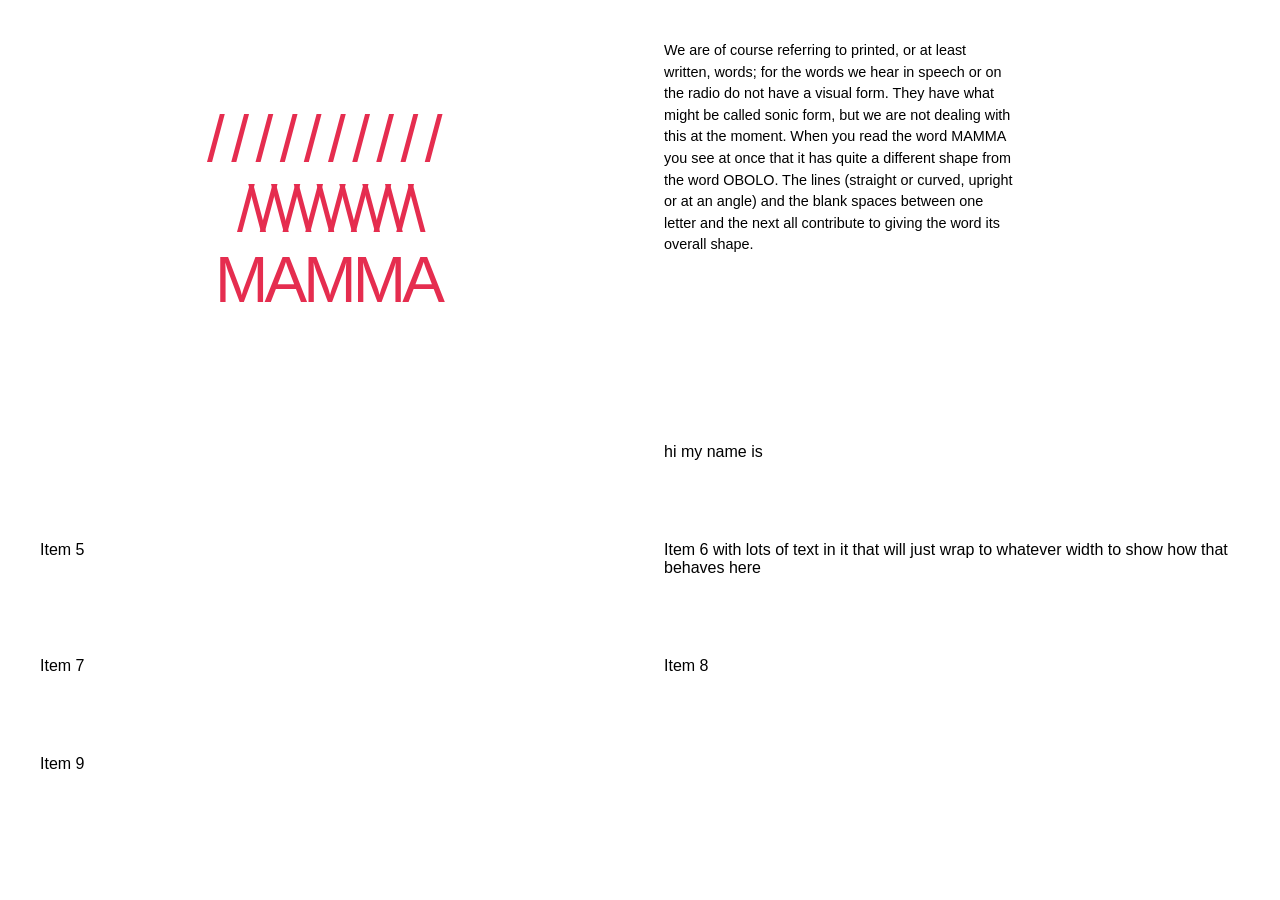
==== demo/demo.html @ 131cf05f "demo" ====
<!doctype html>
<html>
	<head>
		<meta name="viewport" content="width=device-width, initial-scale=1">
		<title>Grid-Auto-Rows</title>
		<link href="/assets/reset.css" rel="stylesheet">
		<link href="style.css" rel="stylesheet">
	</head>
	<body>
		<ol>
			<li>
				<p class="word-experiment" aria-hidden="true">
				<span class="slashes">//////////</span>
				<span class="zigzag">/\/\/\/\/\/\/\/\</span>
				<span class="mamma">MAMMA</span>
				</p>
			</li>
			<li>
				<p>
					We are of course referring to printed, or at least written, words; for the words we hear in speech or on the radio do not have a visual form. They have what might be called sonic form, but we are not dealing with this at the moment. When you read the word MAMMA you see at once that it has quite a different shape from the word OBOLO. The lines (straight or curved, upright or at an angle) and the blank spaces between one letter and the next all contribute to giving the word its overall shape.
				</p>
			</li>
			<li>
				<p></p>
			</li>
			<li>
				<p>hi my name is </p>
			</li>
			<li>
				<p>Item 5</p>
			</li>
			<li>
				<p>Item 6 with lots of text in it that will just wrap to whatever width to show how that behaves here</p>
			</li>
			<li>
				<p>Item 7</p>
			</li>
			<li>
				<p>Item 8</p>
			</li>
			<li>
				<p>Item 9</p>
			</li>
		</ol>
	</body>
</html>
---- demo/style.css ----
:root {
	--spacing: 1rem;
	--color-accent: #e52d4f;
}

body {
	font-family: sans-serif;
	padding: 2rem;
}

ol {
	display: grid;
	grid-template-columns: 1fr 1fr;
	gap: 3rem;
	list-style: none;
	margin: 0;
	padding: 0;
}

.word-experiment {
	width: 100%;
	font-family: "Julius Sans One", sans-serif;
	font-size: 4rem;
	line-height: 1.1;
	text-align: center;
	color: var(--color-accent);
}

.word-experiment span {
	display: block;
}

.slashes {
	letter-spacing: 0.1em;
}

.zigzag {
	letter-spacing: -0.1em;
}

.mamma {
	letter-spacing: -0.06em;
}

ol li:nth-child(2) p {
	max-width: 22rem;
	margin: 0;
	font-size: 0.9rem;
	line-height: 1.5;
}
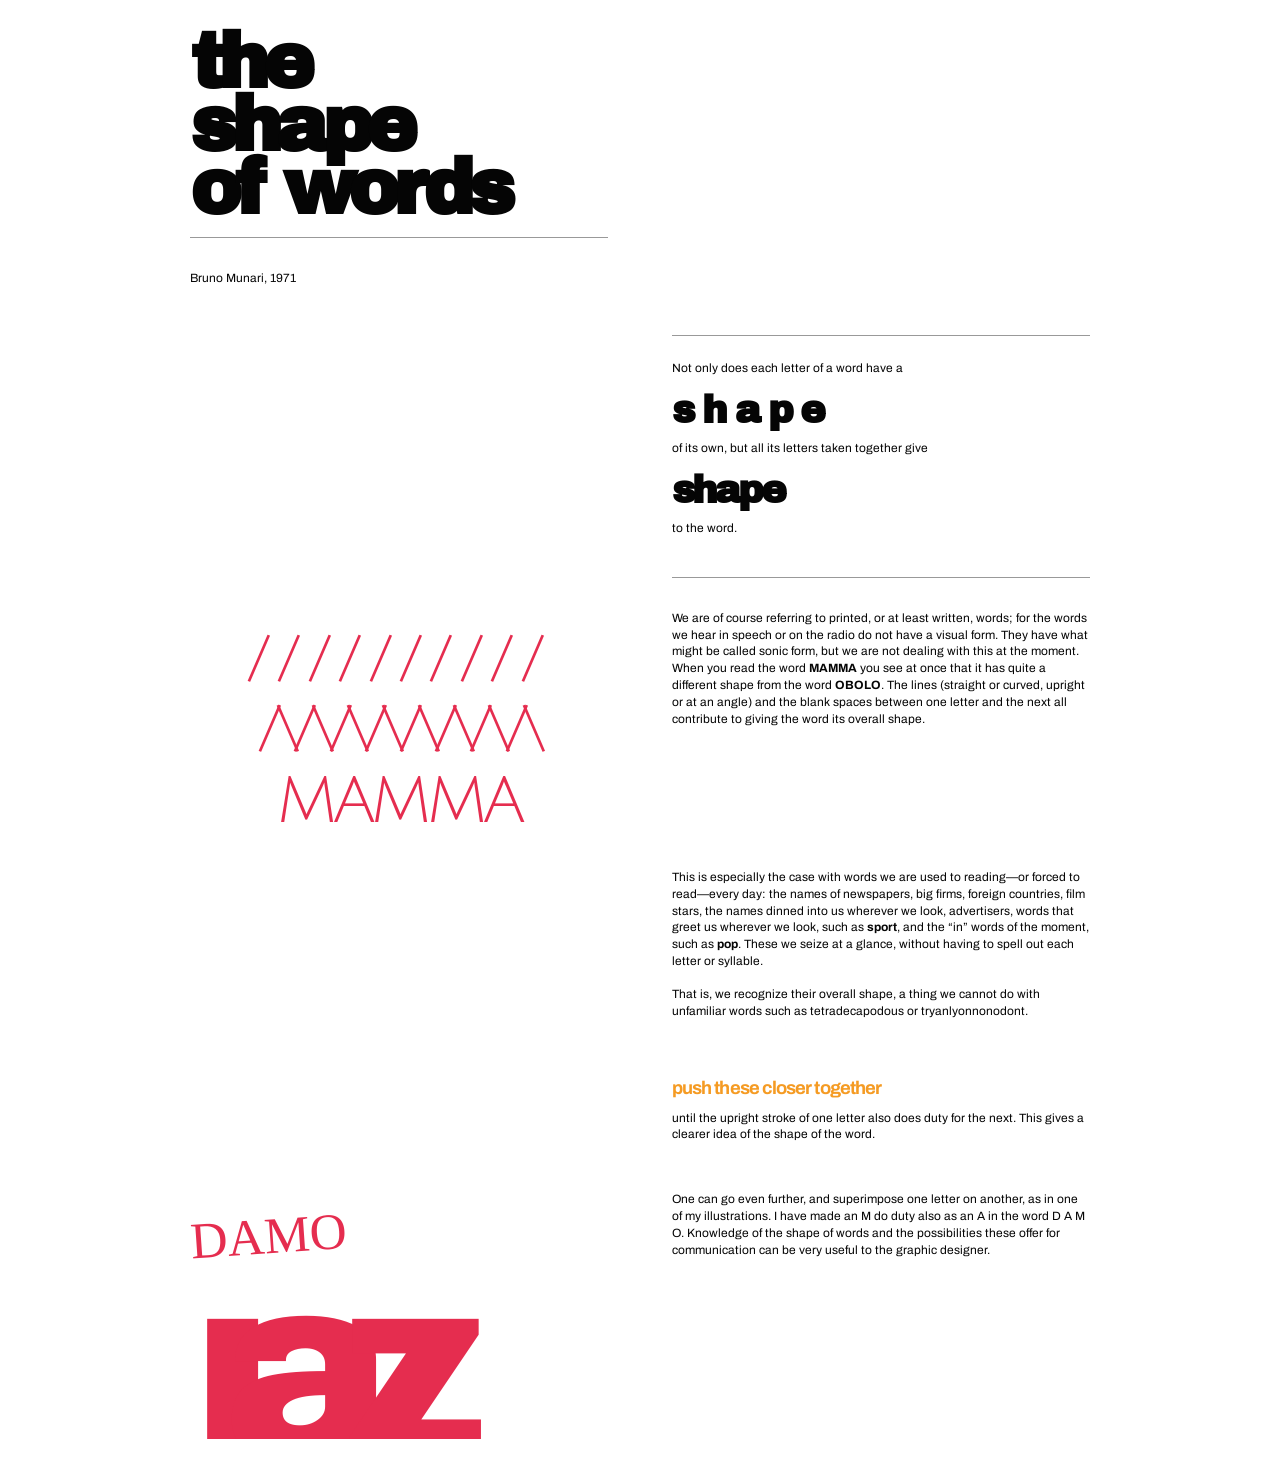
==== commit d2e4ba42: "demo2" ====
--- a/demo/demo.html
+++ b/demo/demo.html
@@ -1,45 +1,88 @@
 <!doctype html>
-<html>
+<html lang="en">
 	<head>
 		<meta name="viewport" content="width=device-width, initial-scale=1">
-		<title>Grid-Auto-Rows</title>
-		<link href="/assets/reset.css" rel="stylesheet">
-		<link href="style.css" rel="stylesheet">
+		<title>The Shape of Words</title>
+
+		<link href="setupdemo.css" rel="stylesheet">
+		<link href="styledemo.css" rel="stylesheet">
+
+		<link rel="preconnect" href="https://fonts.googleapis.com">
+		<link rel="preconnect" href="https://fonts.gstatic.com" crossorigin>
+
+		<link href="https://fonts.googleapis.com/css2?family=Archivo+Black&family=Archivo:wght@400;700&family=Julius+Sans+One&family=Permanent+Marker&display=swap" rel="stylesheet">
 	</head>
+
 	<body>
 		<ol>
-			<li>
-				<p class="word-experiment" aria-hidden="true">
-				<span class="slashes">//////////</span>
-				<span class="zigzag">/\/\/\/\/\/\/\/\</span>
-				<span class="mamma">MAMMA</span>
+			<li class="title">
+				<h1>
+					the<br>
+					shape<br>
+					of words
+				</h1>
+			</li>
+
+			<li class="credit">
+				<p>Bruno Munari, 1971</p>
+			</li>
+
+			<li class="shape-intro">
+				<p>Not only does each letter of a word have a</p>
+
+				<h2>s h a p e</h2>
+
+				<p>of its own, but all its letters taken together give</p>
+
+				<h2>shape</h2>
+
+				<p>to the word.</p>
+			</li>
+
+			<li class="word-experiment">
+				<p aria-hidden="true">
+					<span class="slashes">//////////</span>
+					<span class="zigzag">/\/\/\/\/\/\/\/\</span>
+					<span class="mamma">MAMMA</span>
 				</p>
 			</li>
-			<li>
+
+			<li class="paragraph-one">
 				<p>
-					We are of course referring to printed, or at least written, words; for the words we hear in speech or on the radio do not have a visual form. They have what might be called sonic form, but we are not dealing with this at the moment. When you read the word MAMMA you see at once that it has quite a different shape from the word OBOLO. The lines (straight or curved, upright or at an angle) and the blank spaces between one letter and the next all contribute to giving the word its overall shape.
+					We are of course referring to printed, or at least written, words; for the words we hear in speech or on the radio do not have a visual form. They have what might be called sonic form, but we are not dealing with this at the moment. When you read the word <strong>MAMMA</strong> you see at once that it has quite a different shape from the word <strong>OBOLO</strong>. The lines (straight or curved, upright or at an angle) and the blank spaces between one letter and the next all contribute to giving the word its overall shape.
 				</p>
 			</li>
-			<li>
-				<p></p>
+
+			<li class="paragraph-two">
+				<p>
+					This is especially the case with words we are used to reading—or forced to read—every day: the names of newspapers, big firms, foreign countries, film stars, the names dinned into us wherever we look, advertisers, words that greet us wherever we look, such as <strong>sport</strong>, and the “in” words of the moment, such as <strong>pop</strong>. These we seize at a glance, without having to spell out each letter or syllable.
+				</p>
+
+				<p>
+					That is, we recognize their overall shape, a thing we cannot do with unfamiliar words such as tetradecapodous or tryanlyonnonodont.
+				</p>
 			</li>
-			<li>
-				<p>hi my name is </p>
+
+			<li class="callout">
+				<h2>push these closer together</h2>
+
+				<p>
+					until the upright stroke of one letter also does duty for the next. This gives a clearer idea of the shape of the word.
+				</p>
 			</li>
-			<li>
-				<p>Item 5</p>
+
+			<li class="damo">
+				<p>DAMO</p>
 			</li>
-			<li>
-				<p>Item 6 with lots of text in it that will just wrap to whatever width to show how that behaves here</p>
+
+			<li class="paragraph-three">
+				<p>
+					One can go even further, and superimpose one letter on another, as in one of my illustrations. I have made an M do duty also as an A in the word D A M O. Knowledge of the shape of words and the possibilities these offer for communication can be very useful to the graphic designer.
+				</p>
 			</li>
-			<li>
-				<p>Item 7</p>
-			</li>
-			<li>
-				<p>Item 8</p>
-			</li>
-			<li>
-				<p>Item 9</p>
+
+			<li class="bottom-mark">
+				<p>jaz</p>
 			</li>
 		</ol>
 	</body>
--- a/demo/setupdemo.css
+++ b/demo/setupdemo.css
@@ -0,0 +1,11 @@
+:root {
+	--spacing: 1rem;
+}
+
+* {
+	box-sizing: border-box;
+}
+
+body {
+	margin: 0;
+}
--- a/demo/styledemo.css
+++ b/demo/styledemo.css
@@ -0,0 +1,252 @@
+:root {
+	--red: #e52d4f;
+	--orange: #f59b23;
+	--black: #050505;
+	--gray: #999;
+}
+
+body {
+	padding: 2rem;
+	font-family: "Archivo", sans-serif;
+	color: var(--black);
+	background: white;
+}
+
+ol {
+	display: grid;
+	grid-template-columns: minmax(0, 1fr) minmax(0, 1fr);
+	grid-template-areas:
+		"title ."
+		"credit ."
+		". shape-intro"
+		"word paragraph-one"
+		". paragraph-two"
+		". callout"
+		"damo paragraph-three"
+		"bottom bottom";
+
+	column-gap: 4rem;
+	row-gap: 2rem;
+
+	width: 100%;
+	max-width: 900px;
+	margin: 0 auto;
+	padding: 0;
+	list-style: none;
+}
+
+li {
+	min-width: 0;
+	margin: 0;
+	padding: 0;
+}
+
+/* Desktop grid placement */
+
+.title {
+	grid-area: title;
+}
+
+.credit {
+	grid-area: credit;
+}
+
+.shape-intro {
+	grid-area: shape-intro;
+}
+
+.word-experiment {
+	grid-area: word;
+}
+
+.paragraph-one {
+	grid-area: paragraph-one;
+}
+
+.paragraph-two {
+	grid-area: paragraph-two;
+}
+
+.callout {
+	grid-area: callout;
+}
+
+.damo {
+	grid-area: damo;
+}
+
+.paragraph-three {
+	grid-area: paragraph-three;
+}
+
+.bottom-mark {
+	grid-area: bottom;
+}
+
+/* Typography */
+
+h1 {
+	margin: 0;
+	font-family: "Archivo Black", sans-serif;
+	font-size: clamp(3rem, 6vw, 5.5rem);
+	line-height: 0.82;
+	letter-spacing: -0.08em;
+}
+
+h2 {
+	margin: 0.8rem 0;
+	font-family: "Archivo Black", sans-serif;
+	font-size: clamp(1.8rem, 3vw, 3rem);
+	line-height: 0.9;
+	letter-spacing: -0.08em;
+}
+
+p {
+	margin: 0 0 1rem;
+	font-size: 0.75rem;
+	line-height: 1.4;
+}
+
+strong {
+	font-weight: 700;
+}
+
+/* Lines */
+
+.title {
+	border-bottom: 1px solid var(--gray);
+	padding-bottom: 1rem;
+}
+
+.shape-intro {
+	border-top: 1px solid var(--gray);
+	border-bottom: 1px solid var(--gray);
+	padding: 1.5rem 0;
+}
+
+/* Word experiment */
+
+.word-experiment {
+	align-self: start;
+	padding-top: 1rem;
+}
+
+.word-experiment p {
+	margin: 0;
+	font-family: "Julius Sans One", sans-serif;
+	font-size: clamp(2.5rem, 5vw, 4.5rem);
+	line-height: 1.1;
+	text-align: center;
+	color: var(--red);
+}
+
+.word-experiment span {
+	display: block;
+}
+
+.slashes {
+	letter-spacing: 0.1em;
+}
+
+.zigzag {
+	letter-spacing: -0.1em;
+}
+
+.mamma {
+	letter-spacing: -0.06em;
+}
+
+/* Orange text */
+
+.callout h2 {
+	font-family: "Archivo", sans-serif;
+	font-size: 1.15rem;
+	font-weight: 700;
+	letter-spacing: -0.05em;
+	color: var(--orange);
+}
+
+/* DAMO */
+
+.damo {
+	align-self: center;
+}
+
+.damo p {
+	font-family: "Permanent Marker", cursive;
+	font-size: clamp(2rem, 4vw, 4rem);
+	color: var(--red);
+	transform: rotate(-4deg);
+}
+
+/* Bottom graphic */
+
+.bottom-mark {
+	overflow: hidden;
+	height: 8rem;
+}
+
+.bottom-mark p {
+	margin: 0;
+	font-family: "Archivo Black", sans-serif;
+	font-size: 16rem;
+	line-height: 0.45;
+	letter-spacing: -0.2em;
+	color: var(--red);
+}
+
+/* Mobile layout */
+
+@media (max-width: 700px) {
+	body {
+		padding: 1.25rem;
+	}
+
+	ol {
+		display: grid;
+		grid-template-columns: 1fr;
+		grid-template-areas:
+			"title"
+			"credit"
+			"shape-intro"
+			"paragraph-one"
+			"word"
+			"paragraph-two"
+			"callout"
+			"damo"
+			"paragraph-three"
+			"bottom";
+
+		gap: 2rem;
+	}
+
+	.title {
+		max-width: 18rem;
+	}
+
+	.shape-intro {
+		margin-top: 1rem;
+	}
+
+	.word-experiment {
+		padding-top: 0;
+	}
+
+	.word-experiment p {
+		font-size: 3.5rem;
+	}
+
+	.damo {
+		text-align: center;
+	}
+
+	.bottom-mark {
+		height: 5rem;
+		margin-left: -1.25rem;
+		margin-right: -1.25rem;
+	}
+
+	.bottom-mark p {
+		font-size: 10rem;
+	}
+}
